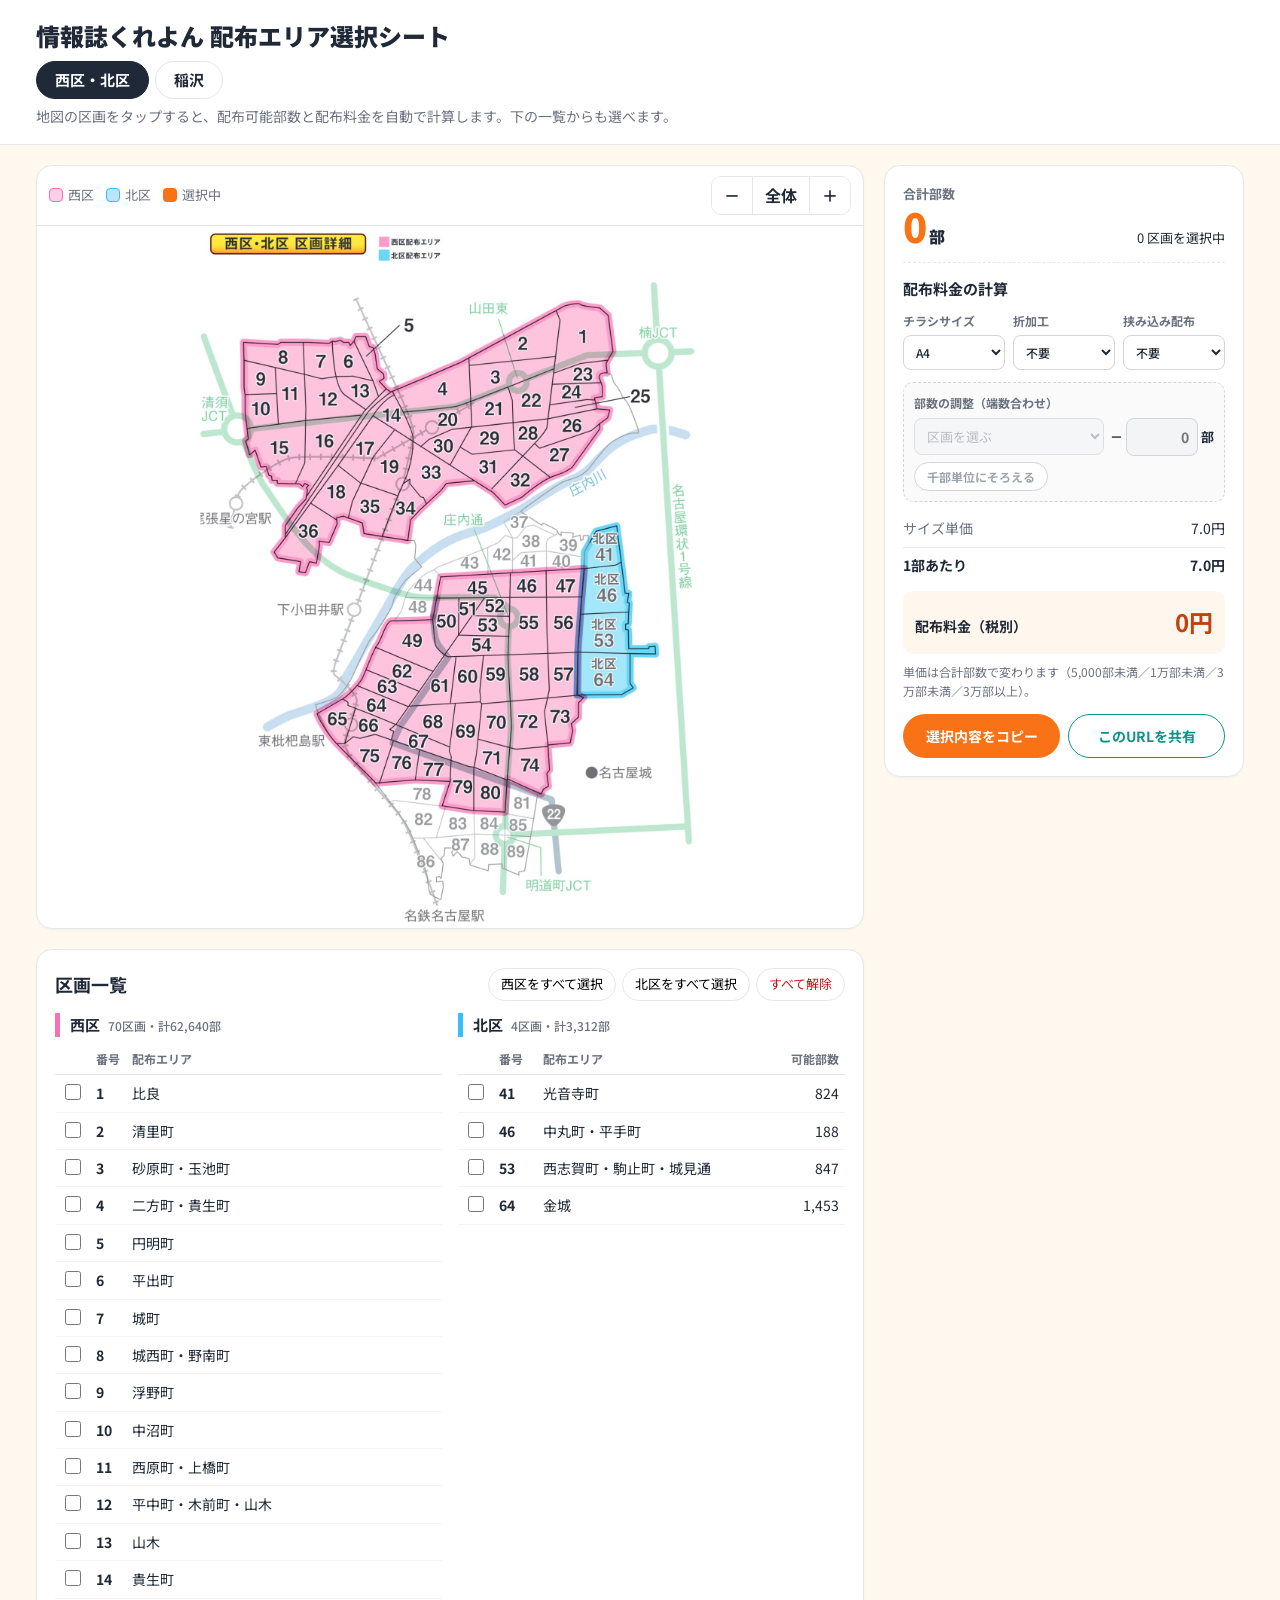
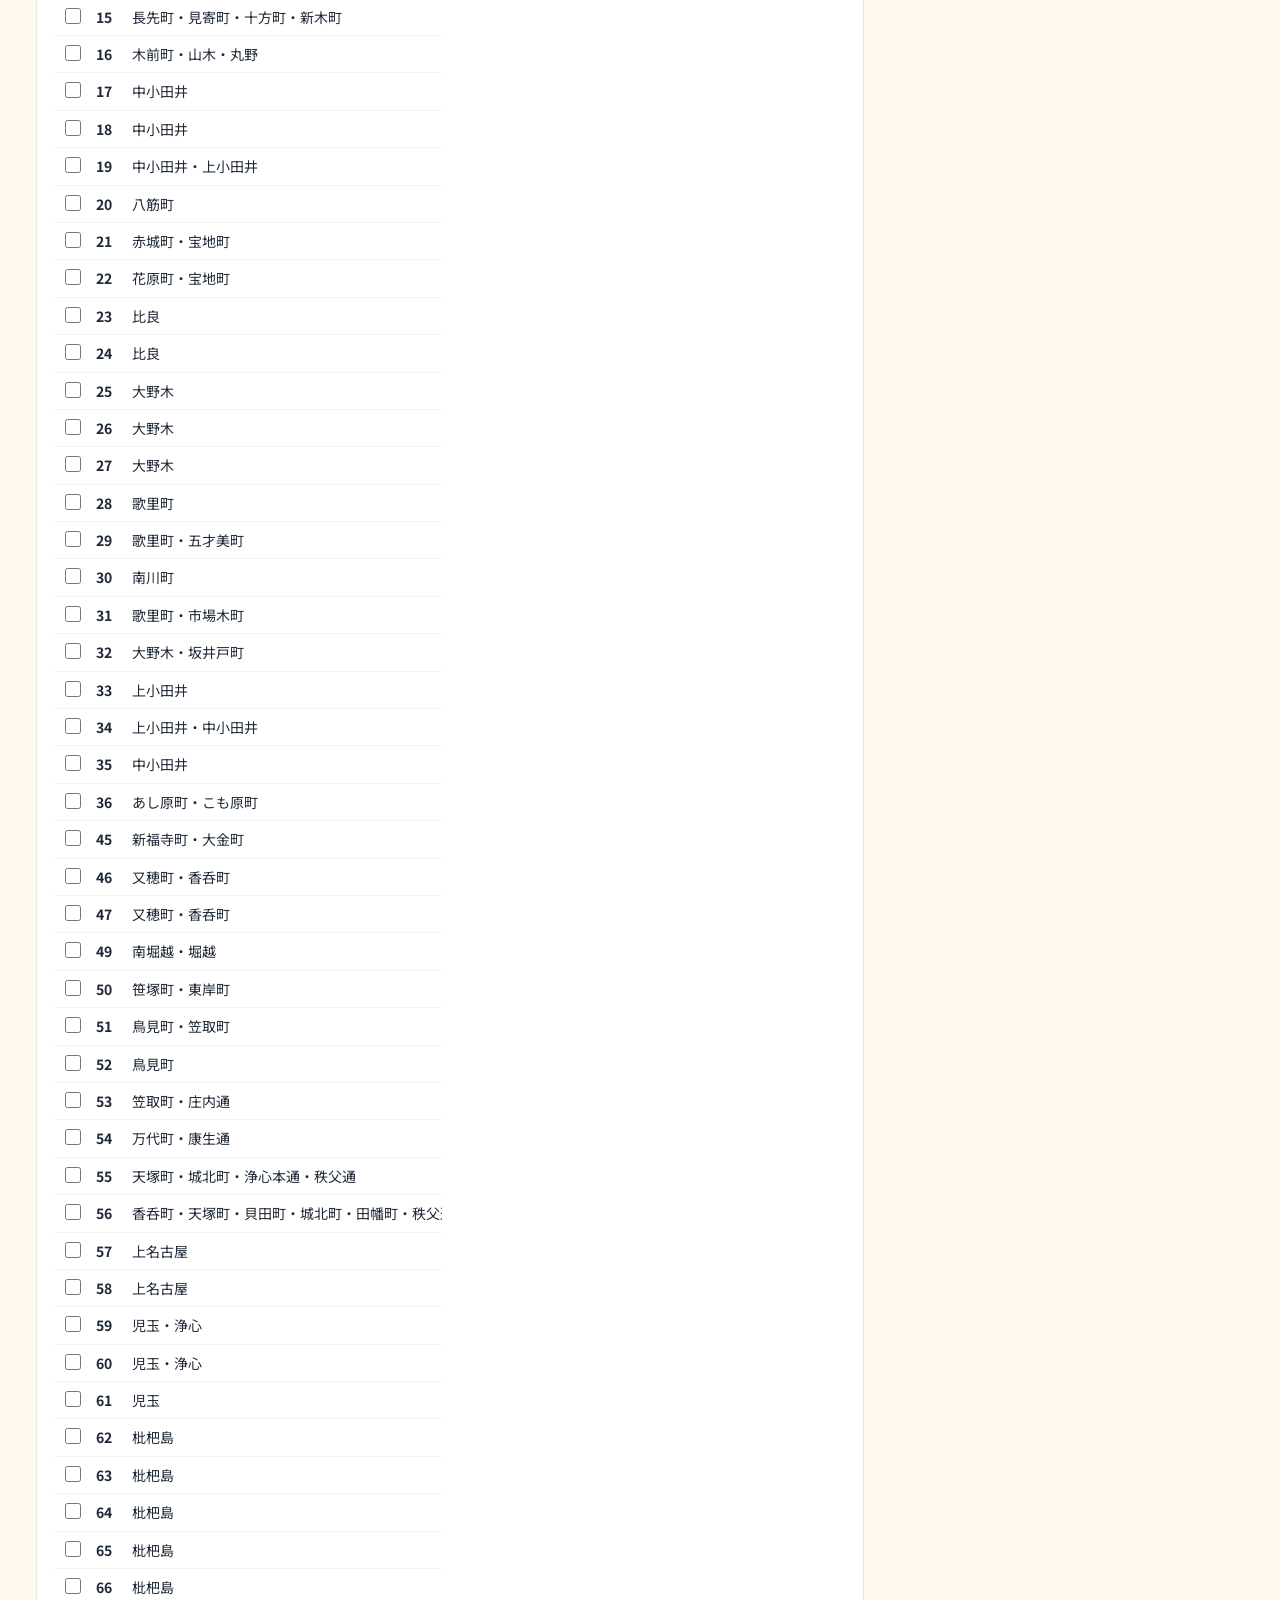
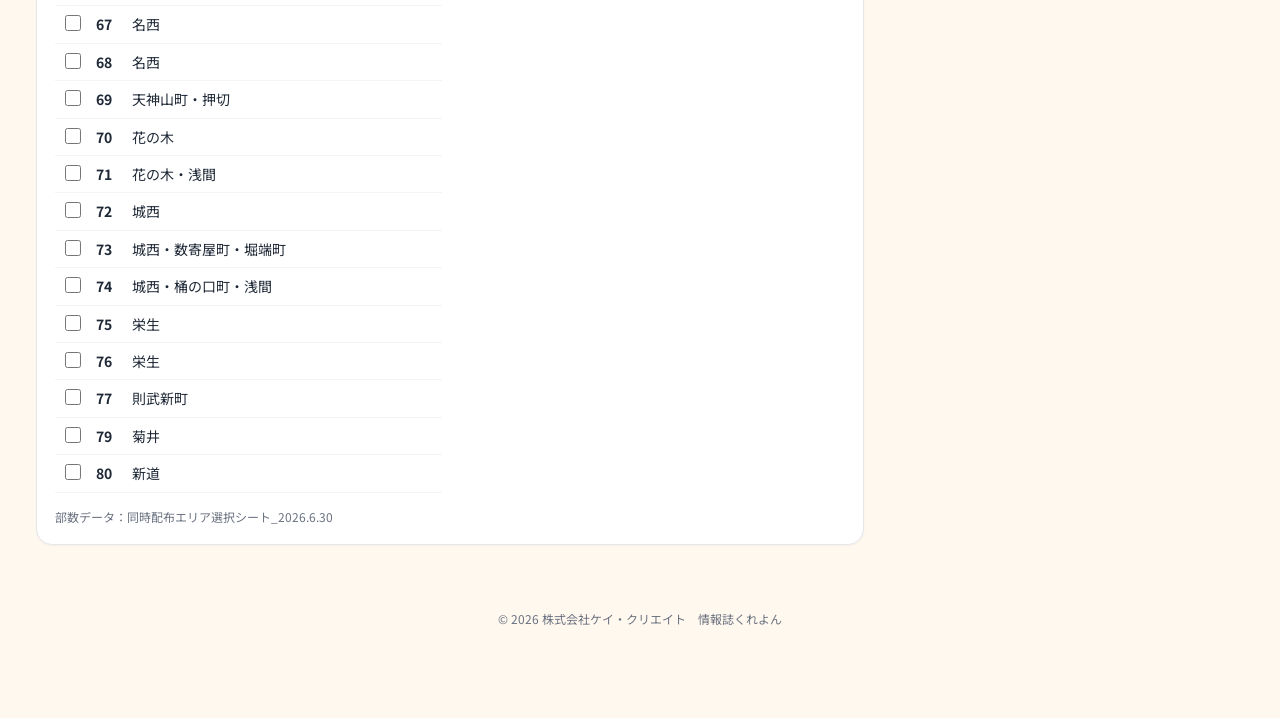
==== haifu-map.html @ 8f4ac5e0 "最初のURLで地図版を開く（配布マップ版は haifu-map.html に移動） Co-Authored-By: Claude Opus 5.5 <noreply@anthropic.com>" ====
<!DOCTYPE html>
<html lang="ja">
<head>
<meta charset="UTF-8">
<meta name="viewport" content="width=device-width, initial-scale=1.0">
<meta name="robots" content="noindex, nofollow">
<title>情報誌くれよん 配布エリア選択シート</title>
<link rel="icon" href="data:image/svg+xml,%3Csvg xmlns='http://www.w3.org/2000/svg' viewBox='0 0 32 32'%3E%3Crect width='32' height='32' rx='7' fill='%23F97316'/%3E%3Cpath d='M9 22V10l7 5 7-5v12' fill='none' stroke='white' stroke-width='3' stroke-linejoin='round'/%3E%3C/svg%3E">
<link rel="preconnect" href="https://fonts.googleapis.com">
<link rel="preconnect" href="https://fonts.gstatic.com" crossorigin>
<link href="https://fonts.googleapis.com/css2?family=Noto+Sans+JP:wght@400;500;700;900&display=swap" rel="stylesheet">
<link rel="stylesheet" href="style.css">
</head>
<body>

<header class="site-header">
  <div class="wrap">
    <h1>情報誌くれよん 配布エリア選択シート</h1>
    <nav class="area-tabs" id="areaTabs" aria-label="エリアの切り替え"></nav>
    <p class="lead">地図の区画をタップすると、配布可能部数と配布料金を自動で計算します。下の一覧からも選べます。</p>
  </div>
</header>

<main class="wrap layout">

  <!-- 地図 -->
  <section class="map-card" aria-label="配布エリアの地図">
    <div class="map-toolbar">
      <div class="map-tabs" id="mapTabs" aria-label="地図の切り替え"></div>
      <div class="legend" id="legend"></div>
      <div class="zoom">
        <button type="button" id="zoomOut" aria-label="地図を縮小">－</button>
        <button type="button" id="zoomReset">全体</button>
        <button type="button" id="zoomIn" aria-label="地図を拡大">＋</button>
      </div>
    </div>
    <div class="map-scroll" id="mapScroll">
      <svg id="map" role="group" aria-label="区画（クリックで選択）"></svg>
    </div>
    <div class="map-tip" id="mapTip" hidden></div>
  </section>

  <!-- 集計・料金 -->
  <aside class="side">
    <section class="card summary" aria-live="polite">
      <div class="sum-row">
        <div>
          <p class="sum-label">合計部数</p>
          <p class="sum-big"><span id="totalCopies">0</span><small>部</small></p>
          <p class="adj-note" id="adjNote" hidden></p>
        </div>
        <div class="sum-sub">
          <p><span id="selCount">0</span> 区画を選択中</p>
          <p class="ward-sub" id="wardSub"></p>
        </div>
      </div>

      <div class="price">
        <h2>配布料金の計算</h2>
        <div class="price-grid">
          <label>チラシサイズ
            <select id="size">
              <option>A4</option><option>B4</option><option>A3</option><option>B3</option><option>A2</option>
            </select>
          </label>
          <label>折加工
            <select id="fold"><option value="0">不要</option><option value="1">必要</option></select>
          </label>
          <label>挟み込み配布
            <select id="insert"><option value="0">不要</option><option value="1">必要</option></select>
          </label>
        </div>
        <div class="adjust">
          <p class="adjust-title">部数の調整（端数合わせ）</p>
          <div class="adjust-row">
            <select id="adjArea" aria-label="部数を減らす区画"><option value="">区画を選ぶ</option></select>
            <span class="adjust-qty">－<input type="text" id="adjQty" inputmode="numeric" pattern="[0-9]*" placeholder="0" aria-label="減らす部数">部</span>
          </div>
          <button type="button" class="adjust-round" id="adjRound">千部単位にそろえる</button>
          <p class="adjust-msg" id="adjMsg" hidden></p>
        </div>
        <dl class="price-lines">
          <div><dt>サイズ単価</dt><dd><span id="unitSize">7.0</span>円</dd></div>
          <div id="foldLine" hidden><dt>折加工</dt><dd>＋<span id="unitFold">0</span>円</dd></div>
          <div id="insertLine" hidden><dt>挟み込み</dt><dd>＋<span id="unitInsert">0</span>円</dd></div>
          <div class="unit-total"><dt>1部あたり</dt><dd><span id="unitTotal">7.0</span>円</dd></div>
        </dl>
        <p class="fee">配布料金（税別）<strong><span id="fee">0</span>円</strong></p>
        <p class="note">単価は合計部数で変わります（5,000部未満／1万部未満／3万部未満／3万部以上）。</p>
      </div>

      <div class="actions">
        <button type="button" class="btn-primary" id="copyBtn">選択内容をコピー</button>
        <button type="button" class="btn-ghost" id="shareBtn">このURLを共有</button>
      </div>
      <p class="copied" id="copied" hidden></p>
    </section>
  </aside>

  <!-- 一覧 -->
  <section class="card list-card" aria-label="区画の一覧">
    <div class="list-head">
      <h2>区画一覧</h2>
      <div class="bulk" id="bulk"></div>
    </div>
    <div class="tables" id="tables"></div>
    <p class="source">部数データ：<span id="source"></span></p>
  </section>

</main>

<!-- スマホ用：画面下に合計を固定表示 -->
<div class="sticky-total" id="stickyTotal">
  <span><b id="stickyCopies">0</b>部</span>
  <span class="sep">／</span>
  <span>料金 <b id="stickyFee">0</b>円（税別）</span>
</div>

<footer class="site-footer">© 2026 株式会社ケイ・クリエイト　情報誌くれよん</footer>

<script src="data/seihoku.js"></script>
<script src="data/inazawa.js"></script>
<script src="price.js"></script>
<script src="extras.js"></script>
<script src="app.js"></script>
</body>
</html>
---- style.css ----
/* 同時配布エリア選択 */
:root {
  --orange: #F97316;
  --orange-dark: #C2410C;
  --teal: #0D9488;
  --ink: #1F2937;
  --muted: #6B7280;
  --line: #E5E7EB;
  --bg: #FFF8EF;
  --card: #FFFFFF;
  --nishi: #F472B6;
  --kita: #38BDF8;
}
* { box-sizing: border-box; }
[hidden] { display: none !important; }
html { -webkit-text-size-adjust: 100%; }
body {
  margin: 0;
  font-family: "Noto Sans JP", system-ui, sans-serif;
  color: var(--ink);
  background: var(--bg);
  line-height: 1.6;
}
button, select, input { font: inherit; }
.wrap { max-width: 1240px; margin: 0 auto; padding: 0 16px; }

/* ヘッダー */
.site-header { background: #fff; border-bottom: 1px solid var(--line); padding: 20px 0 16px; }
.eyebrow { margin: 0 0 4px; color: var(--orange); font-weight: 700; font-size: 13px; letter-spacing: .08em; }
.site-header h1 { margin: 0; font-size: 24px; font-weight: 900; line-height: 1.3; }
/* エリアの切り替え */
.area-tabs { display: flex; gap: 6px; flex-wrap: wrap; margin-top: 10px; }
.area-tabs button { border: 1px solid var(--line); background: #fff; color: var(--ink); border-radius: 999px; padding: 6px 18px; font-weight: 700; font-size: 15px; cursor: pointer; }
.area-tabs button:hover { background: #F9FAFB; }
.area-tabs button[aria-pressed="true"] { background: var(--ink); border-color: var(--ink); color: #fff; }
.lead { margin: 6px 0 0; color: var(--muted); font-size: 14px; }

/* レイアウト */
.layout {
  display: grid;
  grid-template-columns: minmax(0, 1fr) 360px;
  grid-template-areas: "map side" "list side";
  gap: 20px;
  padding-top: 20px;
  padding-bottom: 40px;
  align-items: start;
}
.map-card { grid-area: map; }
.side { grid-area: side; position: sticky; top: 16px; }
.list-card { grid-area: list; }
.card, .map-card { background: var(--card); border: 1px solid var(--line); border-radius: 16px; box-shadow: 0 1px 2px rgba(0,0,0,.04); }
.card { padding: 18px; }

/* 地図 */
.map-card { position: relative; overflow: hidden; }
.map-toolbar { display: flex; justify-content: space-between; align-items: center; gap: 8px; padding: 10px 12px; border-bottom: 1px solid var(--line); flex-wrap: wrap; }
.map-tabs[hidden] + .legend { margin-right: auto; }
.legend { display: flex; gap: 12px; font-size: 13px; color: var(--muted); }
.legend span { display: inline-flex; align-items: center; gap: 5px; }
.sw { display: inline-block; width: 14px; height: 14px; border-radius: 4px; }
.sw-nishi { background: #FBCFE8; border: 1px solid var(--nishi); }
.sw-kita { background: #BAE6FD; border: 1px solid var(--kita); }
.sw-sel { background: var(--orange); }
.sw-heiwa { background: #DCFCE7; border: 1px solid #22C55E; }
/* 地図の切り替え（稲沢など地図が複数あるエリア） */
.map-tabs { display: flex; gap: 4px; flex-wrap: wrap; width: 100%; }
.map-tabs button { border: 1px solid var(--line); background: #fff; border-radius: 8px; padding: 5px 12px; font-size: 14px; font-weight: 700; cursor: pointer; color: var(--muted); }
.map-tabs button[aria-pressed="true"] { border-color: var(--orange); color: var(--orange-dark); background: #FFF7ED; }
.map-tab-count:not(:empty) { display: inline-block; margin-left: 6px; min-width: 20px; padding: 0 6px; border-radius: 999px; background: var(--orange); color: #fff; font-size: 12px; line-height: 20px; text-align: center; }
.zoom { display: inline-flex; border: 1px solid var(--line); border-radius: 10px; overflow: hidden; }
.zoom button { border: 0; background: #fff; padding: 6px 12px; cursor: pointer; font-weight: 700; color: var(--ink); }
.zoom button + button { border-left: 1px solid var(--line); }
.zoom button:hover { background: #F9FAFB; }
.map-scroll { overflow: hidden; max-height: 78vh; }
.map-scroll.zoomed { overflow: auto; -webkit-overflow-scrolling: touch; }
#map { display: block; width: 100%; height: auto; margin: 0 auto; }
.map-scroll:not(.zoomed) #map { max-height: 78vh; }

.zone { cursor: pointer; outline: none; }
.zone polygon { fill: transparent; stroke: transparent; stroke-width: 2; vector-effect: non-scaling-stroke; transition: fill .12s; }
.zone:hover polygon, .zone:focus-visible polygon { fill: rgba(13,148,136,.22); stroke: var(--teal); }
.zone.selected polygon { fill: rgba(249,115,22,.55); stroke: var(--orange-dark); stroke-width: 2.5; }
.zone.selected:hover polygon { fill: rgba(249,115,22,.7); }
.zone .mark { fill: #fff; stroke: var(--orange-dark); stroke-width: 1.5; vector-effect: non-scaling-stroke; opacity: 0; pointer-events: none; }
.zone.selected .mark { opacity: 1; fill: var(--orange-dark); stroke: #fff; }

.map-tip {
  position: absolute; left: 12px; bottom: 12px;
  background: rgba(31,41,55,.92); color: #fff; font-size: 13px; line-height: 1.5;
  padding: 8px 12px; border-radius: 10px; max-width: calc(100% - 24px); pointer-events: none;
}
.tip-state { display: inline-block; margin-left: 8px; padding: 0 8px; border-radius: 999px; font-size: 12px; font-weight: 700; }
.tip-state.on { background: var(--orange); }
.tip-state.off { background: #4B5563; }

/* 集計 */
.sum-row { display: flex; flex-wrap: wrap; justify-content: space-between; align-items: flex-end; gap: 4px 12px; padding-bottom: 14px; border-bottom: 1px dashed var(--line); }
.sum-label { margin: 0; font-size: 13px; color: var(--muted); font-weight: 700; }
.sum-big { white-space: nowrap; margin: 0; font-size: 40px; font-weight: 900; color: var(--orange); line-height: 1.1; font-variant-numeric: tabular-nums; }
.sum-big small { font-size: 16px; margin-left: 2px; color: var(--ink); }
.sum-sub { text-align: right; font-size: 13px; flex: 1 1 160px; }
.sum-sub p { margin: 0; }
.ward-sub { color: var(--muted); }

.price h2 { font-size: 15px; margin: 14px 0 10px; }
.price-grid { display: grid; grid-template-columns: repeat(3, 1fr); gap: 8px; }
.price-grid label { display: flex; flex-direction: column; gap: 4px; font-size: 12px; color: var(--muted); font-weight: 700; }
.price-grid select { padding: 7px 8px; border: 1px solid #D1D5DB; border-radius: 8px; background: #fff; color: var(--ink); font-weight: 500; }
.price-lines { margin: 12px 0 0; font-size: 14px; }
.price-lines div { display: flex; justify-content: space-between; padding: 3px 0; }
.price-lines dt { color: var(--muted); }
.price-lines dd { margin: 0; font-variant-numeric: tabular-nums; }
.unit-total { border-top: 1px solid var(--line); margin-top: 4px; padding-top: 6px !important; font-weight: 700; }
.unit-total dt { color: var(--ink) !important; }
.fee { display: flex; justify-content: space-between; align-items: baseline; margin: 12px 0 0; padding: 12px; background: #FFF7ED; border-radius: 10px; font-weight: 700; font-size: 14px; }
.fee strong { font-size: 24px; color: var(--orange-dark); font-variant-numeric: tabular-nums; }
.note { margin: 8px 0 0; font-size: 12px; color: var(--muted); }

.actions { display: grid; grid-template-columns: 1fr 1fr; gap: 8px; margin-top: 14px; }
.btn-primary, .btn-ghost { padding: 10px 8px; border-radius: 999px; font-weight: 700; font-size: 14px; cursor: pointer; }
.btn-primary { background: var(--orange); color: #fff; border: 0; }
.btn-primary:hover { background: #EA580C; }
.btn-ghost { background: #fff; color: var(--teal); border: 1px solid var(--teal); }
.btn-ghost:hover { background: #F0FDFA; }
.copied { margin: 10px 0 0; font-size: 13px; color: var(--teal); font-weight: 700; }

/* 一覧 */
.list-head { display: flex; justify-content: space-between; align-items: center; gap: 10px; flex-wrap: wrap; margin-bottom: 12px; }
.list-head h2 { margin: 0; font-size: 18px; }
.bulk { display: flex; gap: 6px; flex-wrap: wrap; }
.bulk button { border: 1px solid var(--line); background: #fff; border-radius: 999px; padding: 5px 12px; font-size: 13px; cursor: pointer; }
.bulk button:hover { background: #F9FAFB; }
.bulk .danger { color: #B91C1C; }
.tables { display: grid; grid-template-columns: 1fr 1fr; gap: 16px; align-items: start; }
.ward h3 { display: flex; flex-wrap: wrap; align-items: baseline; gap: 8px; margin: 0 0 6px; font-size: 15px; padding-left: 10px; border-left: 5px solid var(--nishi); }
.ward-kita h3 { border-left-color: var(--kita); }
.ward-heiwa h3 { border-left-color: #22C55E; }
.tables.three { grid-template-columns: 1fr 1fr 1fr; }
.ward h3 span { font-size: 12px; color: var(--muted); font-weight: 500; }
.ward h3 em { font-style: normal; font-size: 12px; color: var(--orange-dark); font-weight: 700; }
table { width: 100%; border-collapse: collapse; font-size: 14px; }
th { text-align: left; font-size: 12px; color: var(--muted); font-weight: 700; padding: 6px 6px; border-bottom: 1px solid var(--line); }
td { padding: 6px 6px; border-bottom: 1px solid #F3F4F6; }
tbody tr { cursor: pointer; }
tbody tr:hover { background: #F9FAFB; }
tbody tr.selected { background: #FFEDD5; }
.c-chk { width: 28px; }
.c-chk input { width: 16px; height: 16px; accent-color: var(--orange); cursor: pointer; }
.c-no { width: 44px; font-weight: 700; font-variant-numeric: tabular-nums; }
/* 地名は途中で改行しない（列の幅は map-app.js の colMin で地名に合わせる）。狭い画面では表を横にスクロール */
.ward td, .ward th { white-space: nowrap; }
.ward { overflow-x: auto; }
.c-num { text-align: right; width: 76px; font-variant-numeric: tabular-nums; }
.source { margin: 14px 0 0; font-size: 12px; color: var(--muted); }

/* 画面下の合計（スマホ） */
.sticky-total { display: none; }

.site-footer { text-align: center; font-size: 12px; color: var(--muted); padding: 24px 16px 90px; }

@media (max-width: 1100px) {
  .tables.three { grid-template-columns: 1fr 1fr; }
}
@media (max-width: 960px) {
  .layout { grid-template-columns: minmax(0, 1fr); grid-template-areas: "map" "side" "list"; }
  .side { position: static; }
  .map-scroll, .map-scroll:not(.zoomed) #map { max-height: none; }
  .map-scroll.zoomed { max-height: 70vh; }
}
@media (max-width: 640px) {
  .site-header h1 { font-size: 20px; }
  .tables, .tables.three { grid-template-columns: 1fr; }
  .price-grid { grid-template-columns: 1fr 1fr 1fr; }
  .sum-big { font-size: 34px; }
  .sticky-total {
    display: flex; justify-content: center; align-items: baseline; gap: 6px;
    position: fixed; left: 0; right: 0; bottom: 0; z-index: 20;
    background: var(--ink); color: #fff; font-size: 14px; padding: 10px 16px calc(10px + env(safe-area-inset-bottom));
  }
  .sticky-total b { font-size: 18px; color: #FDBA74; font-variant-numeric: tabular-nums; }
  .sticky-total .sep { color: #9CA3AF; }
}

/* ---- 地図版（map.html） ---- */
.beta { display: inline-block; margin-left: 6px; padding: 0 8px; border-radius: 999px; background: #0D9488; color: #fff; font-size: 11px; letter-spacing: 0; vertical-align: 1px; }
.lead a { color: var(--teal); font-weight: 700; margin-left: 4px; white-space: nowrap; }
.geo-map { height: 72vh; min-height: 420px; background: #EEF2F0; }
.addr-search { display: flex; flex: 1 1 260px; max-width: 420px; }
.addr-search input { flex: 1; min-width: 0; padding: 7px 10px; border: 1px solid #D1D5DB; border-right: 0; border-radius: 8px 0 0 8px; font-size: 14px; }
.addr-search button { border: 1px solid var(--teal); background: var(--teal); color: #fff; padding: 0 14px; border-radius: 0 8px 8px 0; font-weight: 700; cursor: pointer; }
.addr-msg { margin: 0; padding: 6px 12px; font-size: 13px; color: var(--teal); background: #F0FDFA; border-bottom: 1px solid var(--line); }
.label-toggle { display: inline-flex; align-items: center; gap: 4px; font-size: 13px; color: var(--muted); cursor: pointer; }
.label-toggle input { accent-color: var(--orange); }
.zone-label { background: rgba(255,255,255,.92); border: 1px solid #BE185D; color: #831843; border-radius: 4px; padding: 0 4px; font: 700 13px/19px "Noto Sans JP", sans-serif; white-space: nowrap; transform: translate(-50%, -50%); pointer-events: none; }
.zone-label-kita { border-color: #0369A1; color: #0C4A6E; }
.zone-label-heiwa { border-color: #15803D; color: #14532D; }
.zone-label.on { background: #C2410C; border-color: #C2410C; color: #fff; }
.map-card .leaflet-container { font-family: "Noto Sans JP", sans-serif; }
.map-card .map-tip { z-index: 500; }
@media (max-width: 960px) {
  .geo-map { height: 62vh; }
}

/* ---- 部数の調整 ---- */
.adjust { margin-top: 12px; padding: 10px; border: 1px dashed #D1D5DB; border-radius: 10px; background: #FAFAFA; }
.adjust-title { margin: 0 0 6px; font-size: 12px; font-weight: 700; color: var(--muted); }
.adjust-row { display: flex; gap: 6px; align-items: center; }
.adjust-row select { flex: 1; min-width: 0; padding: 7px 8px; border: 1px solid #D1D5DB; border-radius: 8px; background: #fff; font-size: 13px; color: var(--ink); }
.adjust-qty { display: inline-flex; align-items: center; gap: 3px; font-size: 13px; font-weight: 700; white-space: nowrap; }
.adjust-qty input { width: 72px; padding: 7px 8px; border: 1px solid #D1D5DB; border-radius: 8px; text-align: right; font-size: 14px; font-variant-numeric: tabular-nums; }
.adjust-row select:disabled, .adjust-qty input:disabled { background: #F3F4F6; color: #9CA3AF; }
.adjust-round { margin-top: 6px; border: 1px solid var(--teal); background: #fff; color: var(--teal); border-radius: 999px; padding: 4px 12px; font-size: 12px; font-weight: 700; cursor: pointer; }
.adjust-round:hover { background: #F0FDFA; }
.adjust-round:disabled { border-color: #D1D5DB; color: #9CA3AF; cursor: default; background: #fff; }
.adjust-msg { margin: 6px 0 0; font-size: 12px; color: #B45309; }
.adj-note { margin: 4px 0 0; font-size: 12px; color: #B45309; line-height: 1.5; }

/* ---- 円で選ぶ（地図版） ---- */
.circle-bar { display: flex; flex-wrap: wrap; align-items: center; gap: 6px 8px; padding: 8px 12px; border-bottom: 1px solid var(--line); background: #F0FDFA; font-size: 13px; }
.circle-title { font-weight: 700; color: #0F766E; }
.circle-radius { display: inline-flex; align-items: center; gap: 4px; }
.circle-radius select { padding: 5px 6px; border: 1px solid #99F6E4; border-radius: 8px; background: #fff; font-size: 13px; }
.circle-bar button { border: 1px solid #0F766E; background: #fff; color: #0F766E; border-radius: 999px; padding: 4px 12px; font-size: 13px; font-weight: 700; cursor: pointer; }
.circle-bar button:hover { background: #CCFBF1; }
.circle-bar .circle-add { background: #0F766E; color: #fff; }
.circle-bar .circle-add:hover { background: #115E59; }
.circle-bar .circle-add:disabled { background: #fff; color: #9CA3AF; border-color: #D1D5DB; cursor: default; }
.circle-bar .circle-clear { border-color: #D1D5DB; color: var(--muted); }
.circle-info { flex-basis: 100%; color: #134E4A; font-weight: 700; }
.circle-pin span { position: absolute; left: 4px; top: 0; width: 20px; height: 20px; border-radius: 50% 50% 50% 0; background: #0F766E; border: 3px solid #fff; transform: rotate(-45deg); box-shadow: 0 2px 6px rgba(0,0,0,.35); }
.circle-pin span::after { content: ''; position: absolute; left: 4px; top: 4px; width: 6px; height: 6px; border-radius: 50%; background: #fff; }
.circle-pin { cursor: grab; }

/* ---- 地図版：パソコンでは地図の枠を画面いっぱいに広げる（右の合計枠はそのまま、下の一覧も元の幅のまま） ---- */
@media (min-width: 961px) {
  .layout-wide { max-width: none; }
  .layout-wide .geo-map { height: calc(100vh - 150px); min-height: 520px; }
}

/* ---- 保存した選択 ---- */
.saved { margin-top: 14px; padding: 14px; }
.saved-head { display: flex; justify-content: space-between; align-items: baseline; }
.saved-head h2 { margin: 0; font-size: 15px; }
.saved-count { font-size: 12px; color: var(--muted); font-weight: 700; }
.saved-help { margin: 4px 0 8px; font-size: 11px; color: var(--muted); line-height: 1.5; }
.saved-list { list-style: none; margin: 0; padding: 0; display: grid; grid-template-columns: minmax(0, 1fr); gap: 6px; max-height: 60vh; overflow-y: auto; overflow-x: hidden; }
.saved-list li { display: flex; gap: 6px; align-items: center; padding: 6px; border: 1px solid var(--line); border-radius: 10px; background: #fff; }
.saved-list li.saved-empty { display: block; border-style: dashed; color: var(--muted); font-size: 12px; text-align: center; }
.saved-main { flex: 1; min-width: 0; }
.saved-memo { width: 100%; border: 0; border-bottom: 1px dashed #D1D5DB; padding: 2px 2px; font-size: 13px; font-weight: 700; background: transparent; }
.saved-memo:focus { outline: none; border-bottom-color: var(--orange); }
.saved-sum { margin: 2px 0 0; font-size: 11px; color: var(--muted); white-space: nowrap; overflow: hidden; text-overflow: ellipsis; }
.saved-sum b { color: var(--ink); }
.saved-sum span { margin-left: 4px; }
.saved-btns { display: flex; gap: 3px; flex-shrink: 0; }
.saved-btns button { border: 1px solid var(--line); background: #fff; border-radius: 6px; padding: 4px 6px; font-size: 11px; font-weight: 700; cursor: pointer; }
.saved-btns .saved-pdf { border-color: var(--orange); color: var(--orange-dark); }
.saved-btns .saved-pdf:hover { background: #FFF7ED; }
.saved-btns .saved-del { color: #9CA3AF; }
.saved-check { width: 16px; height: 16px; flex-shrink: 0; accent-color: var(--orange); cursor: pointer; }
.saved-bulk { display: flex; justify-content: space-between; align-items: center; margin: 0 0 6px; font-size: 12px; font-weight: 700; }
.saved-bulk[hidden] { display: none; }
.saved-bulk label { display: flex; align-items: center; gap: 6px; padding-left: 7px; cursor: pointer; }
.saved-bulk input { width: 16px; height: 16px; accent-color: var(--orange); }
.saved-bulk button { border: 1px solid #FCA5A5; background: #fff; color: #B91C1C; border-radius: 6px; padding: 4px 8px; font-size: 11px; font-weight: 700; cursor: pointer; }
.saved-bulk button:disabled { border-color: var(--line); color: #9CA3AF; cursor: default; }

/* ---- 申込書ダイアログ ---- */
.order-dlg { border: 0; border-radius: 16px; padding: 20px; width: min(560px, calc(100vw - 32px)); box-shadow: 0 20px 50px rgba(0,0,0,.3); }
.order-dlg::backdrop { background: rgba(17,24,39,.45); }
.order-dlg h2 { margin: 0 0 12px; font-size: 17px; }
.order-pass { display: flex; gap: 6px; }
.order-pass input { flex: 1; padding: 8px 10px; border: 1px solid #D1D5DB; border-radius: 8px; font-size: 16px; letter-spacing: .2em; }
.order-pass button { border: 0; background: var(--ink); color: #fff; border-radius: 8px; padding: 0 16px; font-weight: 700; cursor: pointer; }
.order-grid { display: grid; grid-template-columns: 1fr 1fr; gap: 8px 10px; }
.order-grid label { display: flex; flex-direction: column; gap: 3px; font-size: 12px; font-weight: 700; color: var(--muted); }
.order-grid label.wide { grid-column: 1 / -1; }
.order-grid label[hidden] { display: none; }
.order-grid input, .order-grid select { padding: 7px 8px; border: 1px solid #D1D5DB; border-radius: 8px; font-size: 14px; color: var(--ink); background: #fff; }
.order-note { margin: 10px 0 0; font-size: 12px; color: var(--muted); }
.order-err { margin: 10px 0 0; font-size: 13px; color: #B91C1C; font-weight: 700; }
.order-actions { display: flex; justify-content: flex-end; gap: 8px; margin-top: 16px; }
.order-actions button { padding: 9px 16px; }
@media (max-width: 640px) { .order-grid { grid-template-columns: 1fr; } }

/* 地図版の区画一覧: 列の数は map-app.js が横幅から決める */
.layout-wide .tables { align-items: start; gap: 12px 16px; }
.layout-wide .ward table { font-size: 13px; }
.layout-wide .ward td, .layout-wide .ward th { padding: 4px 5px; }

.sw-iwakura { background: #EDE9FE; border: 1px solid #7C3AED; }
.ward-iwakura h3 { border-left-color: #7C3AED; }
.zone-label-iwakura { border-color: #7C3AED; color: #4C1D95; }
.no-map { margin-left: 4px; padding: 0 4px; border-radius: 4px; background: #F3F4F6; color: #6B7280; font-size: 10px; font-weight: 700; }

/* 地域ごとの「すべて選択」が解除ボタンになっているとき */
#bulk button.bulk-on { background: #FFF7ED; border-color: var(--orange); color: var(--orange-dark); }
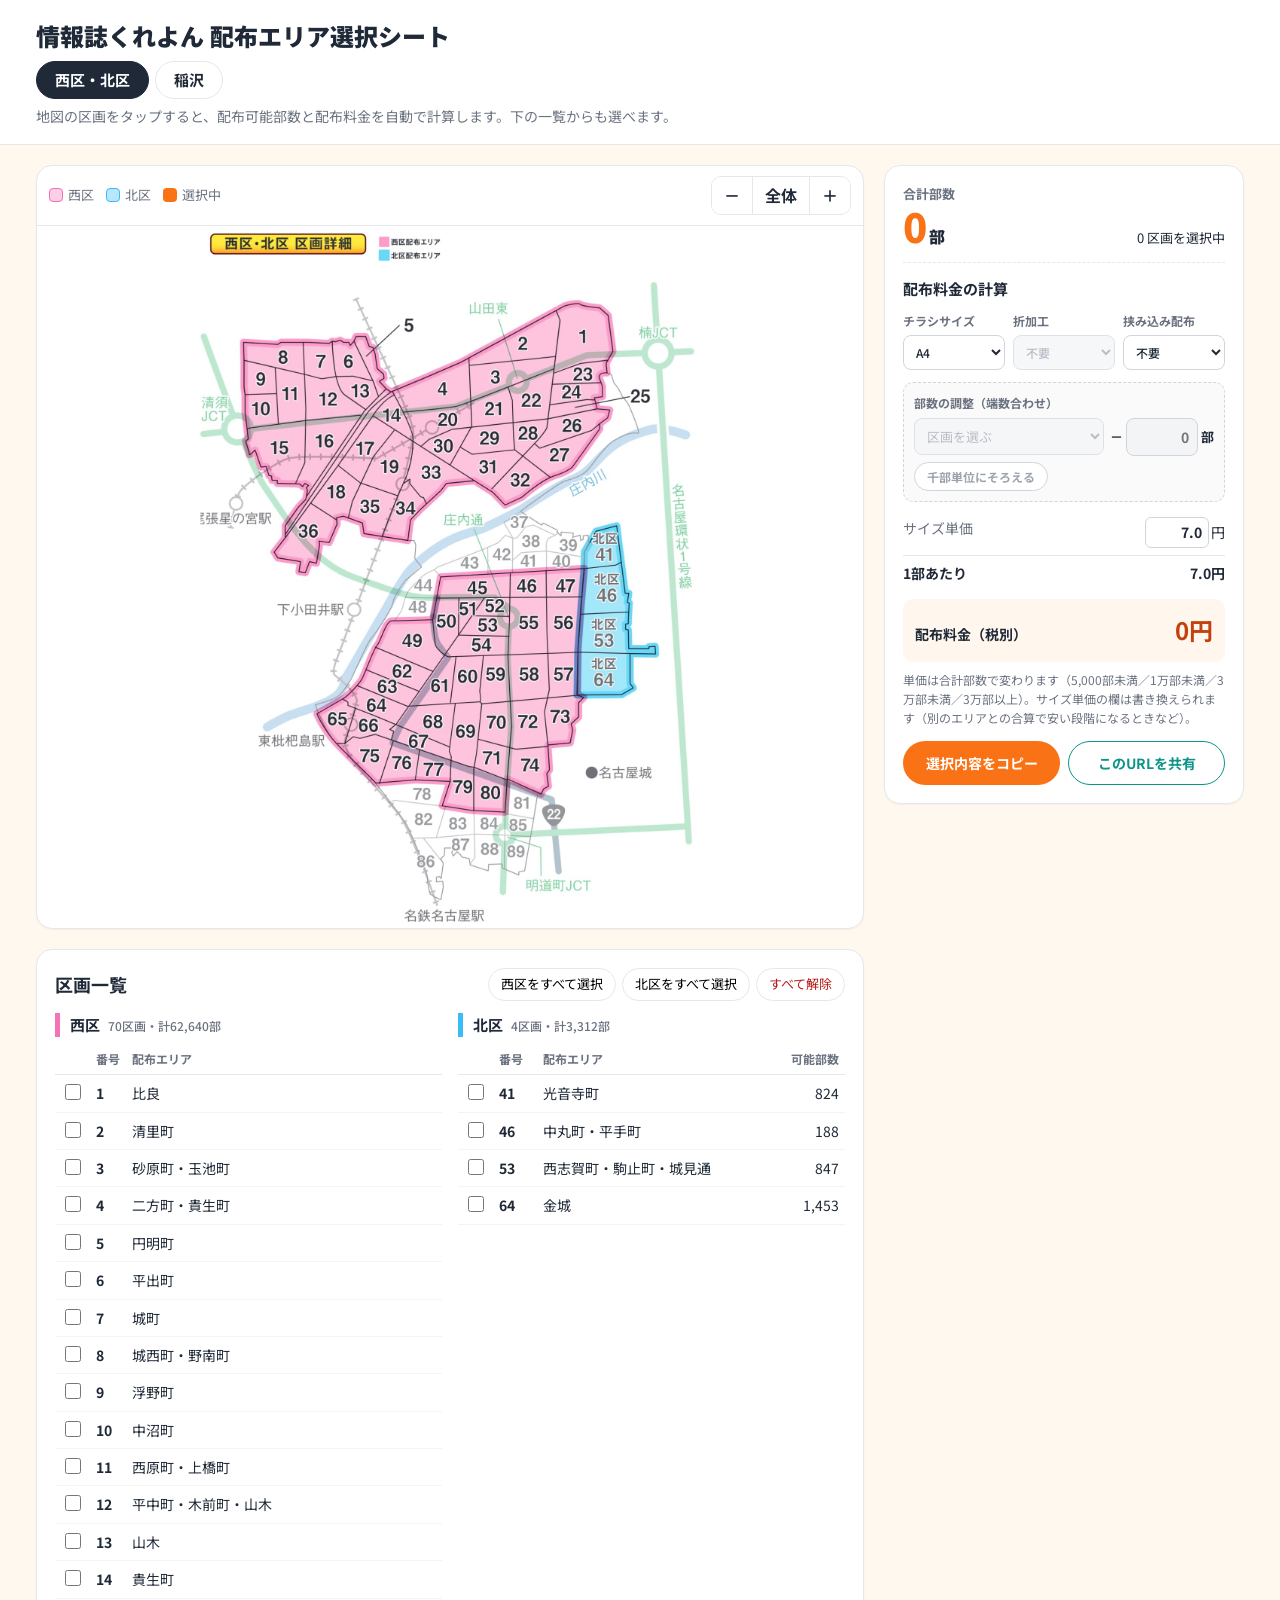
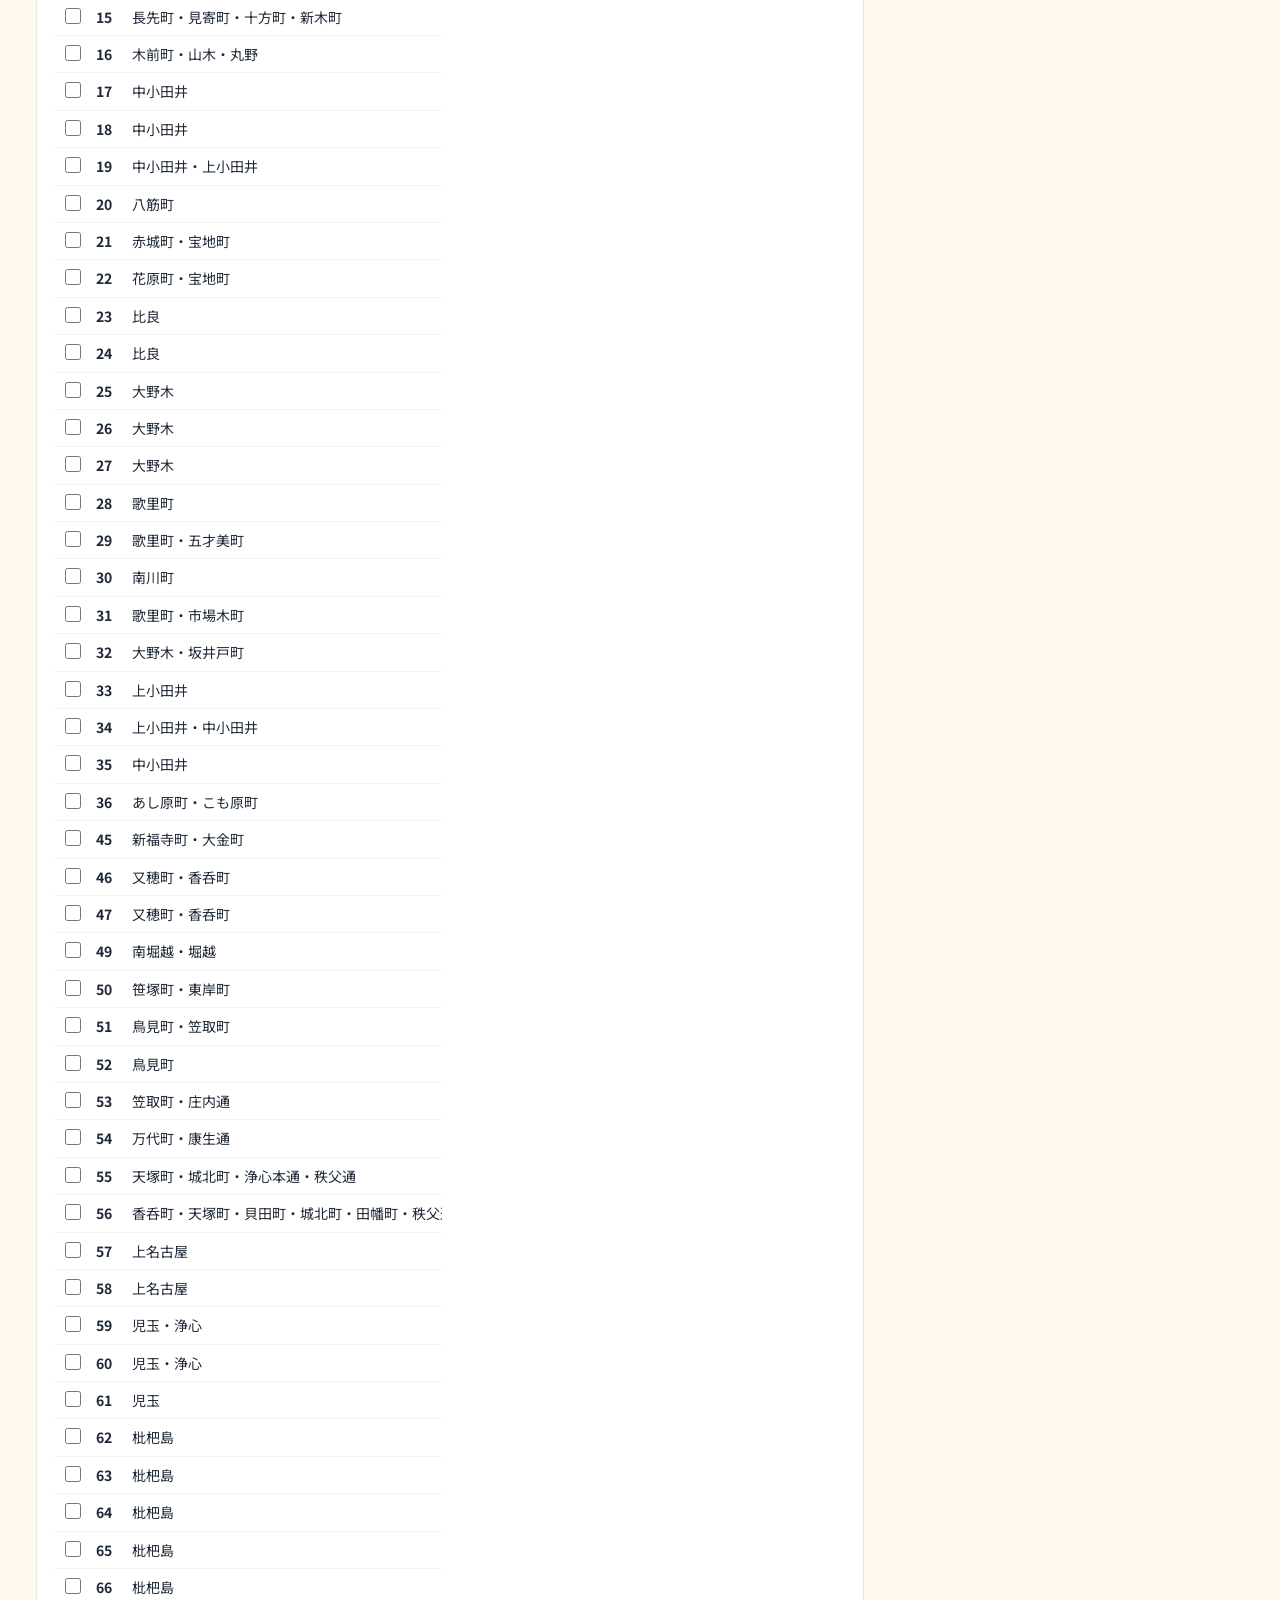
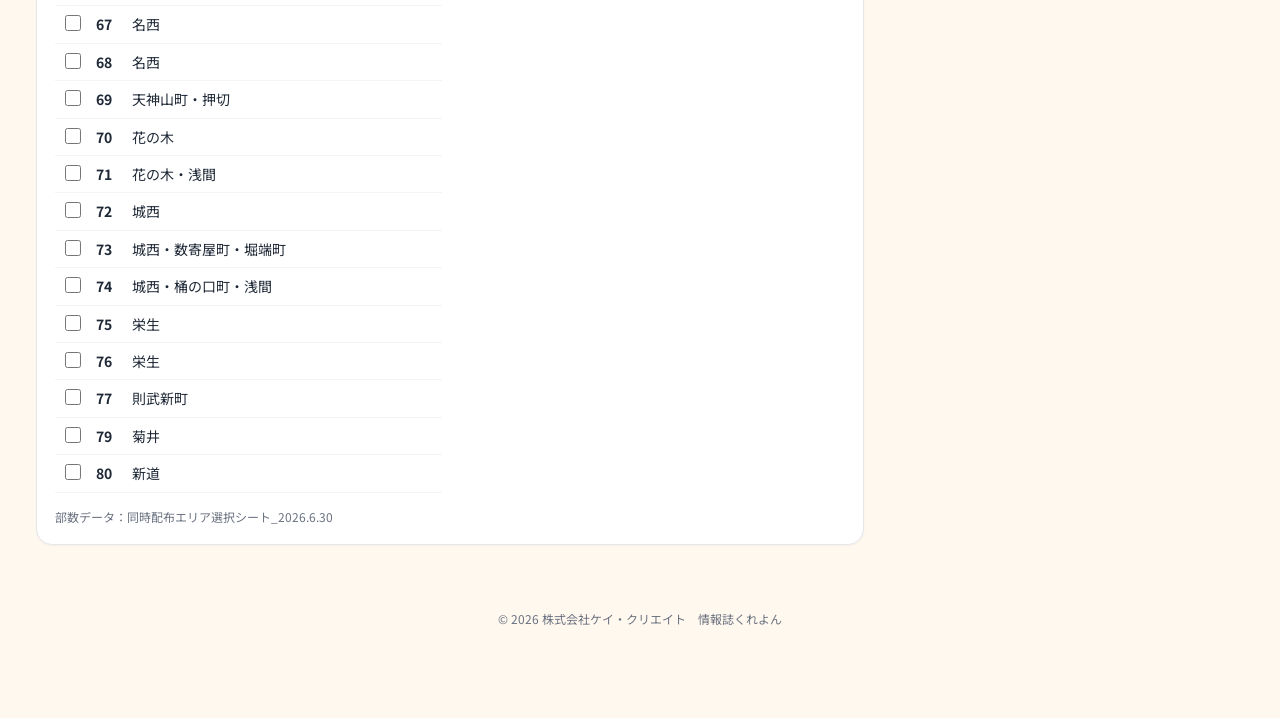
==== commit a0f07023: "サイズ単価を手動でも変えられるように（別エリアとの合算で安い段階になるとき用） - サイズ単価の欄を入力にし、自動の値を出しておく。書き換えると「手動」表示＋自動の値の注記、「自動に戻す」ボタン   " ====
--- a/haifu-map.html
+++ b/haifu-map.html
@@ -80,13 +80,14 @@
           <p class="adjust-msg" id="adjMsg" hidden></p>
         </div>
         <dl class="price-lines">
-          <div><dt>サイズ単価</dt><dd><span id="unitSize">7.0</span>円</dd></div>
+          <div class="unit-size-line"><dt>サイズ単価 <span class="unit-badge" id="unitBadge" hidden>手動</span></dt><dd><input type="text" inputmode="decimal" id="unitSize" class="unit-in" value="7.0" aria-label="サイズ単価（円）。自動で入ります。書き換えると手動の単価になります" title="自動で入ります。別のエリアとの合算で安い段階になるときなどは、ここを書き換えられます">円<button type="button" id="unitAuto" class="unit-auto" hidden title="合計部数から決まる自動の単価に戻す">自動に戻す</button></dd></div>
           <div id="foldLine" hidden><dt>折加工</dt><dd>＋<span id="unitFold">0</span>円</dd></div>
           <div id="insertLine" hidden><dt>挟み込み</dt><dd>＋<span id="unitInsert">0</span>円</dd></div>
           <div class="unit-total"><dt>1部あたり</dt><dd><span id="unitTotal">7.0</span>円</dd></div>
         </dl>
         <p class="fee">配布料金（税別）<strong><span id="fee">0</span>円</strong></p>
-        <p class="note">単価は合計部数で変わります（5,000部未満／1万部未満／3万部未満／3万部以上）。</p>
+        <p class="note">単価は合計部数で変わります（5,000部未満／1万部未満／3万部未満／3万部以上）。サイズ単価の欄は書き換えられます（別のエリアとの合算で安い段階になるときなど）。</p>
+        <p class="note unit-note" id="unitNote" hidden></p>
       </div>
 
       <div class="actions">
--- a/style.css
+++ b/style.css
@@ -233,8 +233,11 @@
 
 /* ---- 地図版：パソコンでは地図の枠を画面いっぱいに広げる（右の合計枠はそのまま、下の一覧も元の幅のまま） ---- */
 @media (min-width: 961px) {
-  .layout-wide { max-width: none; }
+  .layout-wide { max-width: none; width: 100%; margin-left: 0; margin-right: 0; } /* .wrap の margin:auto が残ると flex の中で中身の幅に縮む（一宮以外が狭くなった原因） */
   .layout-wide .geo-map { height: calc(100vh - 150px); min-height: 520px; }
+  /* 右の欄（合計・料金・保存した選択）は、左の地図・一覧とは別に上下に動かせる */
+  .layout-wide .side { max-height: calc(100vh - 32px); overflow-y: auto; overscroll-behavior: contain; padding-right: 4px; scrollbar-width: thin; }
+  .layout-wide .side .saved-list { max-height: none; overflow-y: visible; }
 }
 
 /* ---- 保存した選択 ---- */
@@ -295,3 +298,106 @@
 
 /* 地域ごとの「すべて選択」が解除ボタンになっているとき */
 #bulk button.bulk-on { background: #FFF7ED; border-color: var(--orange); color: var(--orange-dark); }
+
+/* おまかせ選択 */
+.om-bar { display: flex; flex-wrap: wrap; align-items: center; gap: 6px 8px; padding: 8px 12px; border-bottom: 1px solid var(--line); background: #FFF7ED; font-size: 13px; margin: 0; }
+.om-title { font-weight: 700; color: var(--orange-dark); }
+.om-bar input { padding: 5px 8px; border: 1px solid #FED7AA; border-radius: 8px; background: #fff; font-size: 13px; }
+#omAddr { flex: 1 1 260px; min-width: 0; }
+#omCopies { width: 120px; text-align: right; }
+.om-bar button { border: 1px solid var(--orange); background: var(--orange); color: #fff; border-radius: 999px; padding: 4px 16px; font-size: 13px; font-weight: 700; cursor: pointer; }
+.om-bar button:hover { background: var(--orange-dark); }
+.om-help { flex-basis: 100%; color: var(--muted); font-size: 11px; }
+.om-msg { flex-basis: 100%; margin: 0; color: #7C2D12; font-weight: 700; }
+.home-pin span { display: flex; align-items: center; justify-content: center; width: 30px; height: 30px; border-radius: 50%; background: #DC2626; color: #fff; font-size: 17px; border: 3px solid #fff; box-shadow: 0 2px 6px rgba(0,0,0,.4); box-sizing: border-box; }
+
+/* 円で選ぶ: 部数でおまかせ */
+#circleCopies { width: 120px; padding: 4px 8px; border: 1px solid #99F6E4; border-radius: 8px; background: #fff; font-size: 13px; text-align: right; }
+.circle-bar .circle-omakase { background: var(--orange); border-color: var(--orange); color: #fff; }
+.circle-bar .circle-omakase:hover { background: var(--orange-dark); }
+.circle-msg { flex-basis: 100%; margin: 0; color: #7C2D12; font-weight: 700; }
+
+/* 合計部数の右のリセット */
+.sum-sub .reset-btn { display: block; margin: 0 0 6px auto; border: 1px solid #FCA5A5; background: #fff; color: #B91C1C; border-radius: 999px; padding: 3px 14px; font-size: 12px; font-weight: 700; cursor: pointer; }
+.sum-sub .reset-btn:hover { background: #FEF2F2; }
+
+/* ---- 地図版（パソコン）: 見出しを1行に・左右の列を別々にスクロール ---- */
+.head-row { display: flex; flex-wrap: wrap; align-items: center; gap: 6px 16px; }
+.head-row .area-tabs { margin-top: 0; }
+.main-col { display: contents; } /* スマホ: 地図→合計→一覧 の並びはそのまま */
+@media (min-width: 961px) {
+  html:has(.layout-wide), html:has(.layout-wide) body { height: 100%; overflow: hidden; }
+  body:has(.layout-wide) { display: flex; flex-direction: column; }
+  body:has(.layout-wide) .site-header { flex: none; padding: 8px 0; }
+  body:has(.layout-wide) .site-header .wrap { max-width: none; }
+  body:has(.layout-wide) .site-header h1 { font-size: 19px; white-space: nowrap; }
+  body:has(.layout-wide) .area-tabs button { padding: 3px 14px; font-size: 14px; }
+  body:has(.layout-wide) .lead { display: none; }
+  .layout-wide { flex: 1; min-height: 0; grid-template-areas: "main side"; grid-template-rows: minmax(0, 1fr); padding-top: 12px; padding-bottom: 12px; }
+  /* 左の列: スクロールバーを画面の左はしに出す（direction で左右を入れかえ、中身は元にもどす） */
+  .layout-wide .main-col { grid-area: main; display: flex; flex-direction: column; gap: 20px; min-height: 0; height: 100%; overflow-y: auto; overscroll-behavior: contain; direction: rtl; padding-left: 6px; }
+  .layout-wide .main-col > * { direction: ltr; flex: none; }
+  .layout-wide .main-col .site-footer { padding: 4px 16px 8px; }
+  .layout-wide .side { height: 100%; max-height: none; }
+  .layout-wide .geo-map { height: calc(100vh - 210px); min-height: 460px; }
+  /* スクロールバーをいつも見えるように */
+  .layout-wide .main-col, .layout-wide .side { overflow-y: scroll; scrollbar-width: auto; }
+  .layout-wide .main-col::-webkit-scrollbar, .layout-wide .side::-webkit-scrollbar { width: 12px; }
+  .layout-wide .main-col::-webkit-scrollbar-thumb, .layout-wide .side::-webkit-scrollbar-thumb { background: #CBD5E1; border-radius: 6px; border: 3px solid var(--bg); }
+  .layout-wide .main-col::-webkit-scrollbar-track, .layout-wide .side::-webkit-scrollbar-track { background: transparent; }
+}
+
+/* ---- 使い方ガイド ---- */
+.guide-btn { border: 1px solid var(--teal); background: #F0FDFA; color: var(--teal); border-radius: 999px; padding: 4px 14px; font-size: 14px; font-weight: 700; cursor: pointer; white-space: nowrap; }
+.guide-btn:hover { background: #CCFBF1; }
+.guide-dlg { border: 0; border-radius: 16px; padding: 0; width: min(860px, calc(100vw - 24px)); max-height: min(640px, calc(100vh - 24px)); box-shadow: 0 20px 50px rgba(0,0,0,.3); color: var(--ink); }
+.guide-dlg[open] { display: flex; flex-direction: column; }
+.guide-dlg::backdrop { background: rgba(17,24,39,.45); }
+.g-head { display: flex; align-items: center; justify-content: space-between; padding: 12px 18px; border-bottom: 1px solid var(--line); }
+.g-head h2 { margin: 0; font-size: 17px; }
+.g-close { border: 0; background: none; font-size: 24px; line-height: 1; color: var(--muted); cursor: pointer; padding: 0 4px; }
+.g-body { display: flex; min-height: 0; flex: 1; }
+.g-toc { flex: none; width: 220px; padding: 10px; border-right: 1px solid var(--line); overflow-y: auto; background: #FAFAF9; }
+.g-toc button { display: block; width: 100%; text-align: left; border: 0; background: none; padding: 8px 10px; border-radius: 8px; font-size: 13px; font-weight: 700; color: var(--ink); cursor: pointer; }
+.g-toc button:hover { background: #F3F4F6; }
+.g-toc button[aria-current] { background: var(--teal); color: #fff; }
+.g-main { flex: 1; overflow-y: auto; padding: 16px 22px 20px; font-size: 14px; line-height: 1.8; }
+.g-main h3 { margin: 0 0 8px; font-size: 16px; }
+.g-main ul, .g-main ol { padding-left: 1.3em; margin: 6px 0; }
+.g-main li { margin: 4px 0; }
+.g-steps li { margin-bottom: 8px; }
+.g-tip { background: #FFF7ED; border-radius: 8px; padding: 8px 12px; font-size: 13px; }
+.g-faq dt { font-weight: 700; margin-top: 10px; }
+.g-faq dt::before { content: 'Q. '; color: var(--teal); }
+.g-faq dd { margin: 2px 0 0 1.4em; color: #374151; }
+.g-show { margin-top: 10px; border: 1px solid var(--orange); background: var(--orange); color: #fff; border-radius: 999px; padding: 6px 16px; font-size: 13px; font-weight: 700; cursor: pointer; }
+.g-show:hover { background: var(--orange-dark); }
+.g-nav { display: flex; justify-content: space-between; gap: 8px; margin-top: 18px; padding-top: 10px; border-top: 1px dashed var(--line); }
+.g-nav button { border: 0; background: none; color: var(--teal); font-size: 12px; font-weight: 700; cursor: pointer; padding: 4px 0; }
+/* 「この場所を見る」で光らせる */
+.g-spot { outline: 4px solid var(--orange) !important; outline-offset: 3px; border-radius: 10px; animation: g-blink 1s ease-in-out 3; }
+@keyframes g-blink { 0%, 100% { outline-color: var(--orange); } 50% { outline-color: rgba(234,88,12,.15); } }
+@media (max-width: 640px) {
+  .g-body { flex-direction: column; }
+  .g-toc { width: auto; display: flex; gap: 4px; overflow-x: auto; border-right: 0; border-bottom: 1px solid var(--line); }
+  .g-toc button { width: auto; white-space: nowrap; flex: none; }
+  .g-main { padding: 12px 14px 16px; }
+}
+@media (max-width: 960px) { .guide-btn { font-size: 13px; padding: 3px 12px; } }
+.legend { flex-wrap: wrap; row-gap: 2px; }
+.legend span { white-space: nowrap; }
+#fold:disabled { background: #F3F4F6; color: #9CA3AF; cursor: not-allowed; }
+
+/* 更新日（使い方ガイドの左） */
+.head-right { margin-left: auto; display: flex; align-items: center; gap: 10px; flex: none; }
+.update-date { font-size: 12px; font-weight: 700; color: var(--muted); white-space: nowrap; }
+
+/* サイズ単価の欄（自動で入る。書き換えると手動） */
+.unit-in { width: 64px; padding: 3px 6px; border: 1px solid #D1D5DB; border-radius: 6px; background: #fff; color: var(--ink); font: inherit; font-weight: 700; text-align: right; font-variant-numeric: tabular-nums; }
+.unit-in:focus { outline: 2px solid var(--orange); outline-offset: 1px; }
+.unit-in.manual { border-color: var(--orange); background: #FFF7ED; color: var(--orange-dark); }
+.unit-badge { display: inline-block; margin-left: 4px; padding: 0 6px; border-radius: 999px; background: var(--orange); color: #fff; font-size: 11px; font-weight: 700; line-height: 18px; vertical-align: middle; }
+.unit-auto { margin-left: 6px; border: 1px solid var(--line); background: #fff; color: var(--muted); border-radius: 999px; padding: 1px 8px; font-size: 11px; cursor: pointer; }
+.unit-auto:hover { border-color: var(--orange); color: var(--orange-dark); }
+.unit-size-line dd { display: flex; align-items: center; gap: 2px; }
+.unit-note { color: var(--orange-dark); }
